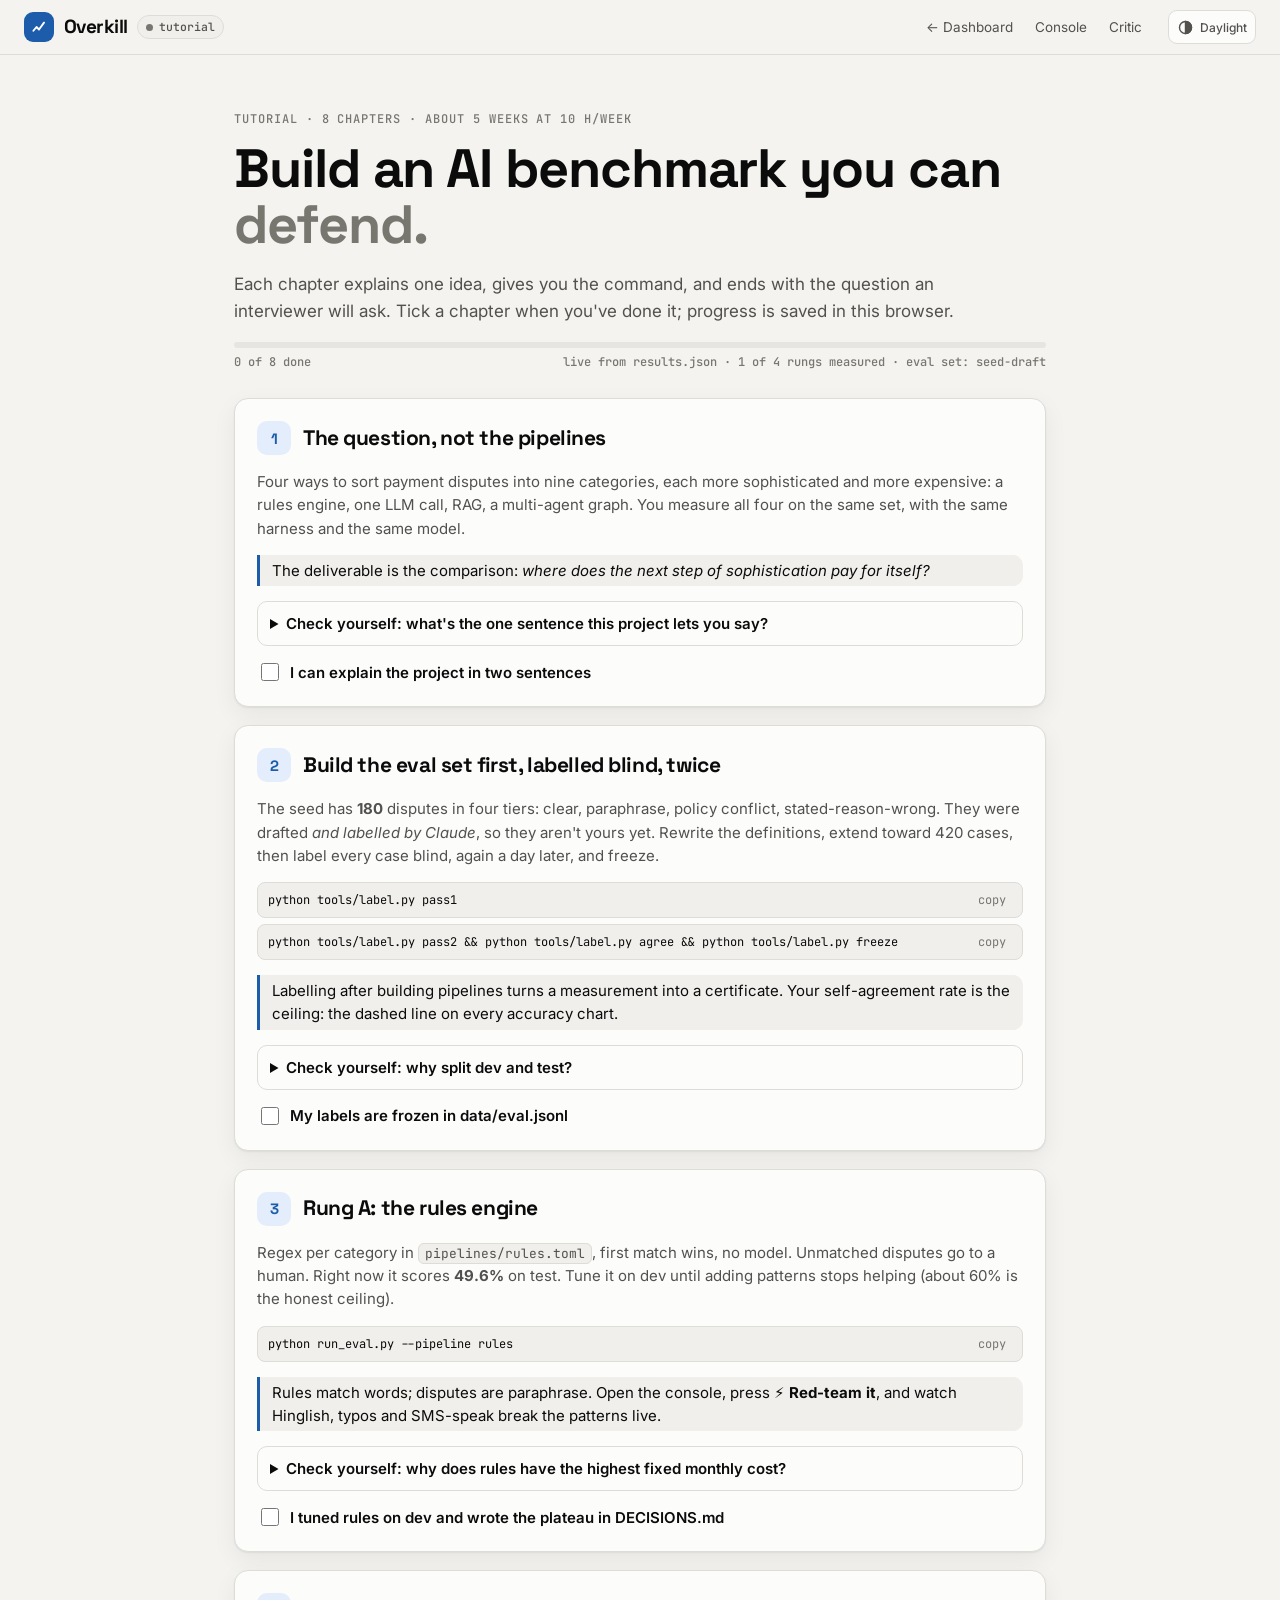
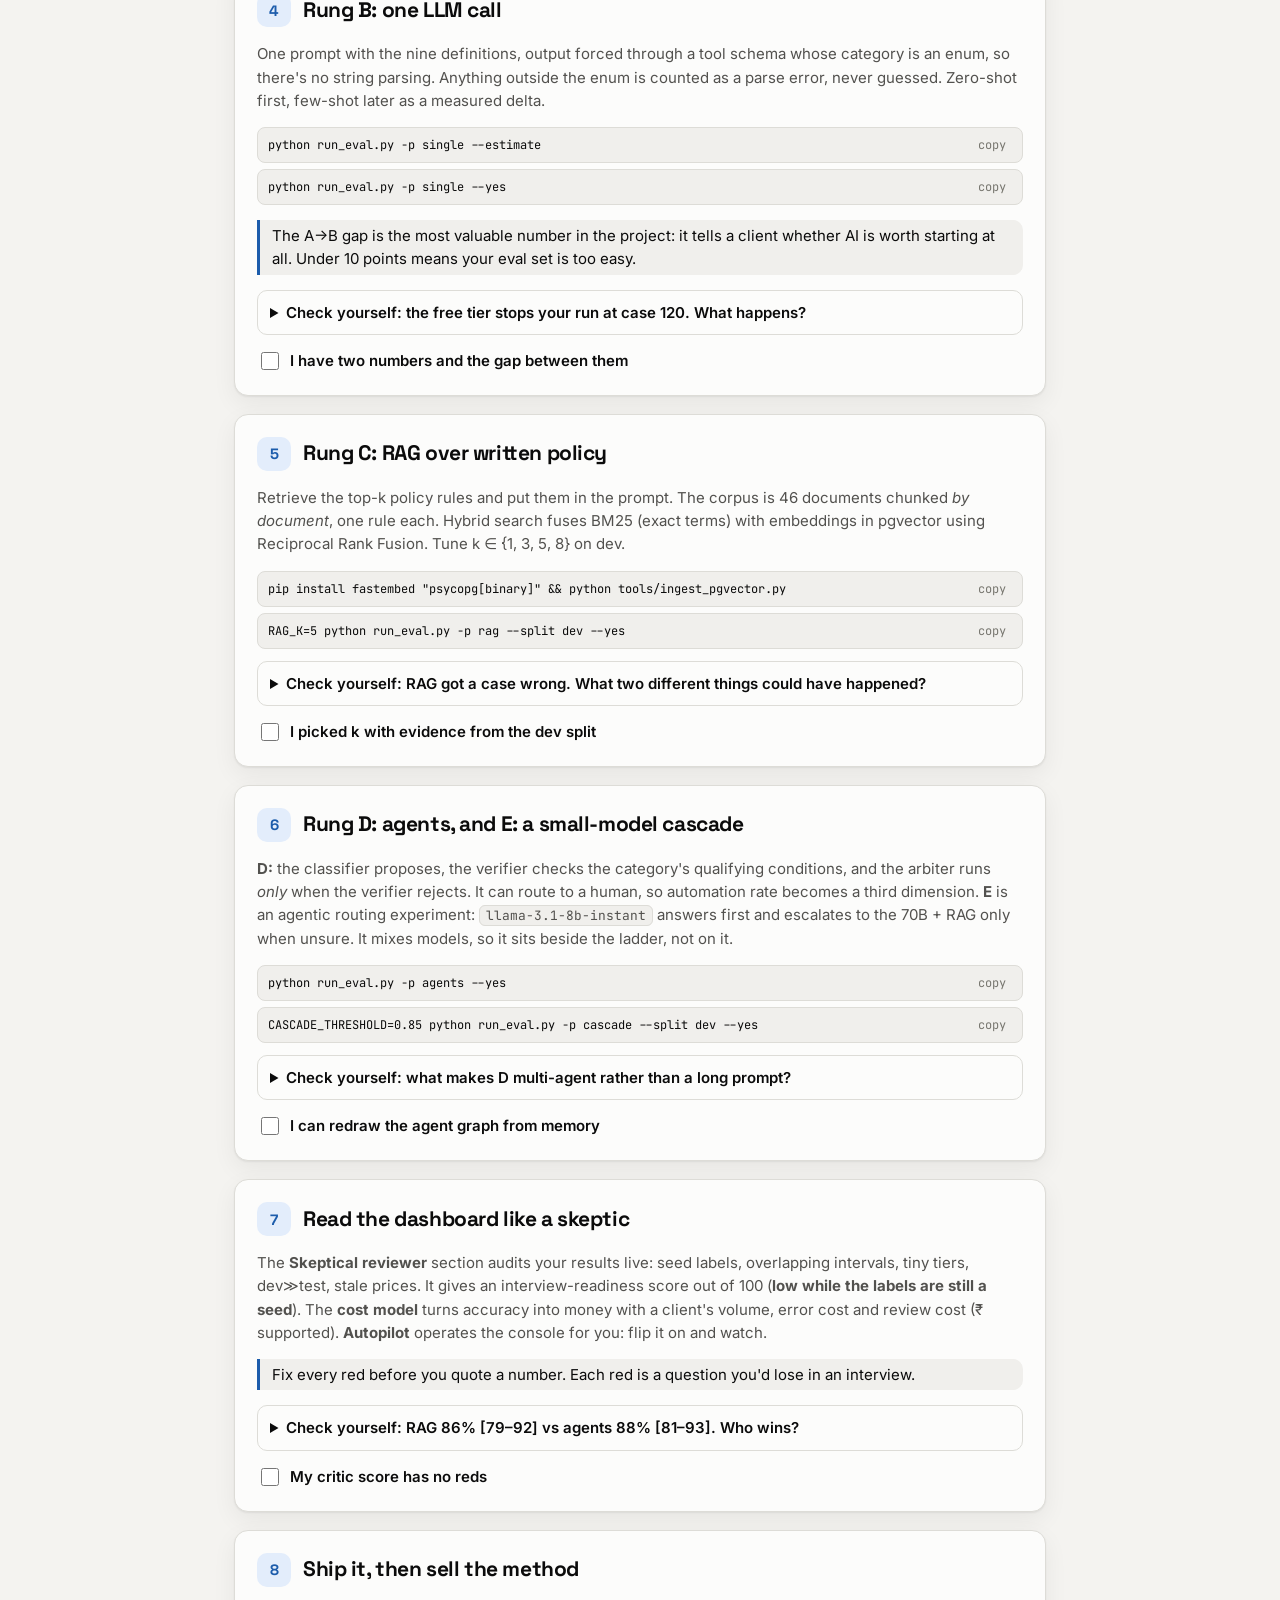
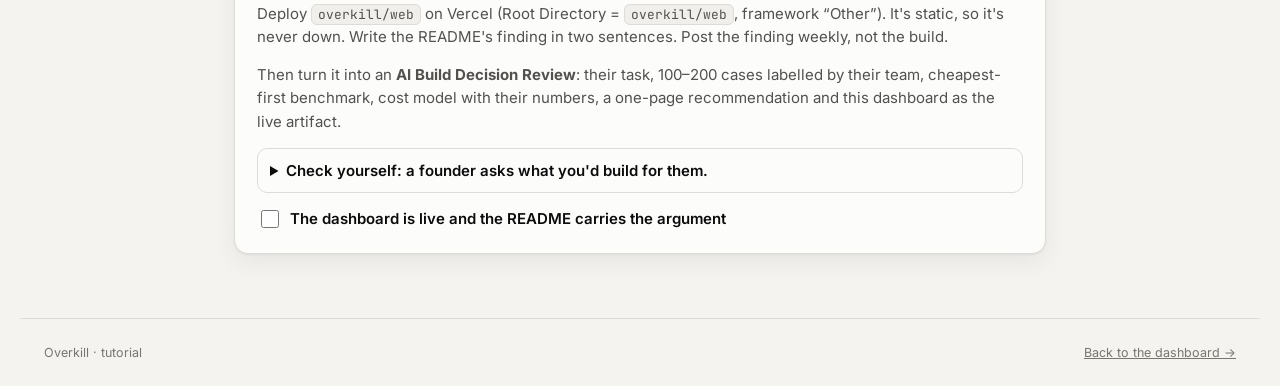
==== overkill/web/tutorial.html @ 69cf0b12 "Overkill v0.2: critic analytics, red-team button, small-model cascade, themes, tutorial - Skeptical-" ====
<!doctype html>
<html lang="en">
<head>
  <meta charset="utf-8" />
  <meta name="viewport" content="width=device-width, initial-scale=1" />
  <title>Overkill tutorial</title>
  <meta name="description" content="Eight chapters: build an honest four-pipeline AI benchmark, from a blind-labelled eval set to a deployed dashboard and a client offer." />
  <link rel="preconnect" href="https://fonts.googleapis.com" />
  <link rel="preconnect" href="https://fonts.gstatic.com" crossorigin />
  <link href="https://fonts.googleapis.com/css2?family=Space+Grotesk:wght@500;600;700&family=Inter:wght@400;500;600&family=JetBrains+Mono:wght@400;500&display=swap" rel="stylesheet" />
  <link rel="stylesheet" href="styles.css" />
  <script>try{var t=JSON.parse(localStorage.getItem("overkill.theme")||"null");var m={light:"light",dark:"dark",aurora:"dark",terminal:"dark",paper:"light"};if(!t){t=matchMedia("(prefers-color-scheme: dark)").matches?"dark":"light"}document.documentElement.dataset.theme=t;document.documentElement.dataset.mode=m[t]||"light"}catch(e){}</script>
</head>
<body>
  <header class="topbar">
    <a class="brand" href="index.html" style="text-decoration:none"><span class="logo" aria-hidden="true"><svg viewBox="0 0 32 32"><path d="M7 22l5-6 4 4 8-11" /></svg></span><span class="wordmark">Overkill</span><span class="chip keep"><span class="dot"></span>tutorial</span></a>
    <nav class="nav" aria-label="Back"><a href="index.html">← Dashboard</a><a href="index.html#ops">Console</a><a href="index.html#critic">Critic</a></nav>
    <div class="actions"><button class="icon-btn" id="cycle" title="Next theme (T)" aria-label="Next theme"><svg viewBox="0 0 24 24"><circle cx="12" cy="12" r="8.5"/><path d="M12 3.5v17M12 3.5a8.5 8.5 0 0 1 0 17z" fill="currentColor"/></svg><span class="theme-name" id="themeName"></span></button></div>
  </header>

  <main class="tut" id="main">
    <section class="hero" style="padding-bottom:8px">
      <p class="eyebrow">Tutorial · 8 chapters · about 5 weeks at 10 h/week</p>
      <h1>Build an AI benchmark you can <span class="soft">defend.</span></h1>
      <p class="lede">Each chapter explains one idea, gives you the command, and ends with the question an interviewer will ask. Tick a chapter when you've done it; progress is saved in this browser.</p>
    </section>
    <div class="tut-progress"><div class="tut-bar"><i id="bar"></i></div><div class="tut-meta"><span id="progressText">0 of 8 done</span><span id="live">reading results.json…</span></div></div>

    <article class="card chapter" data-ch="1"><header><span class="num">1</span><h2>The question, not the pipelines</h2></header>
      <p>Four ways to sort payment disputes into nine categories, each more sophisticated and more expensive: a rules engine, one LLM call, RAG, a multi-agent graph. You measure all four on the same set, with the same harness and the same model.</p>
      <p class="why">The deliverable is the comparison: <i>where does the next step of sophistication pay for itself?</i></p>
      <details><summary>Check yourself: what's the one sentence this project lets you say?</summary><p>“I'd start with the cheapest thing that could work, measure it against a labelled set, and only escalate where the error cost justifies it. I have the numbers from doing exactly that on dispute triage.”</p></details>
      <label class="check"><input type="checkbox" /> I can explain the project in two sentences</label></article>

    <article class="card chapter" data-ch="2"><header><span class="num">2</span><h2>Build the eval set first, labelled blind, twice</h2></header>
      <p>The seed has <b data-k="n">180</b> disputes in four tiers: clear, paraphrase, policy conflict, stated-reason-wrong. They were drafted <i>and labelled by Claude</i>, so they aren't yours yet. Rewrite the definitions, extend toward 420 cases, then label every case blind, again a day later, and freeze.</p>
      <div class="cmd"><span>python tools/label.py pass1</span><button data-copy="python tools/label.py pass1">copy</button></div>
      <div class="cmd" style="margin-top:6px"><span>python tools/label.py pass2 &amp;&amp; python tools/label.py agree &amp;&amp; python tools/label.py freeze</span><button data-copy="python tools/label.py pass2 && python tools/label.py agree && python tools/label.py freeze">copy</button></div>
      <p class="why">Labelling after building pipelines turns a measurement into a certificate. Your self-agreement rate is the ceiling: the dashed line on every accuracy chart.</p>
      <details><summary>Check yourself: why split dev and test?</summary><p>You tune rules, prompts and k on dev (30%) and report test (70%). Tuning on the numbers you report is overfitting. At about 130 test cases the 95% interval is roughly ±8 points, so smaller differences are noise.</p></details>
      <label class="check"><input type="checkbox" /> My labels are frozen in data/eval.jsonl</label></article>

    <article class="card chapter" data-ch="3"><header><span class="num">3</span><h2>Rung A: the rules engine</h2></header>
      <p>Regex per category in <code>pipelines/rules.toml</code>, first match wins, no model. Unmatched disputes go to a human. Right now it scores <b data-k="rules">49.6%</b> on test. Tune it on dev until adding patterns stops helping (about 60% is the honest ceiling).</p>
      <div class="cmd"><span>python run_eval.py --pipeline rules</span><button data-copy="python run_eval.py --pipeline rules">copy</button></div>
      <p class="why">Rules match words; disputes are paraphrase. Open the console, press <b>⚡ Red-team it</b>, and watch Hinglish, typos and SMS-speak break the patterns live.</p>
      <details><summary>Check yourself: why does rules have the highest fixed monthly cost?</summary><p>Someone has to edit rules.toml forever as customers' wording drifts. That maintenance is real money ($400/month in our assumptions), even though each call costs $0.</p></details>
      <label class="check"><input type="checkbox" /> I tuned rules on dev and wrote the plateau in DECISIONS.md</label></article>

    <article class="card chapter" data-ch="4"><header><span class="num">4</span><h2>Rung B: one LLM call</h2></header>
      <p>One prompt with the nine definitions, output forced through a tool schema whose category is an enum, so there's no string parsing. Anything outside the enum is counted as a parse error, never guessed. Zero-shot first, few-shot later as a measured delta.</p>
      <div class="cmd"><span>python run_eval.py -p single --estimate</span><button data-copy="python run_eval.py -p single --estimate">copy</button></div>
      <div class="cmd" style="margin-top:6px"><span>python run_eval.py -p single --yes</span><button data-copy="python run_eval.py -p single --yes">copy</button></div>
      <p class="why">The A→B gap is the most valuable number in the project: it tells a client whether AI is worth starting at all. Under 10 points means your eval set is too easy.</p>
      <details><summary>Check yourself: the free tier stops your run at case 120. What happens?</summary><p>The harness saw the daily-cap 429, checkpointed every finished case to runs/single.jsonl, and stopped. Run the same command tomorrow and it resumes at case 121. Nothing is paid twice.</p></details>
      <label class="check"><input type="checkbox" /> I have two numbers and the gap between them</label></article>

    <article class="card chapter" data-ch="5"><header><span class="num">5</span><h2>Rung C: RAG over written policy</h2></header>
      <p>Retrieve the top-k policy rules and put them in the prompt. The corpus is 46 documents chunked <i>by document</i>, one rule each. Hybrid search fuses BM25 (exact terms) with embeddings in pgvector using Reciprocal Rank Fusion. Tune k ∈ {1, 3, 5, 8} on dev.</p>
      <div class="cmd"><span>pip install fastembed "psycopg[binary]" &amp;&amp; python tools/ingest_pgvector.py</span><button data-copy='pip install fastembed "psycopg[binary]" && python tools/ingest_pgvector.py'>copy</button></div>
      <div class="cmd" style="margin-top:6px"><span>RAG_K=5 python run_eval.py -p rag --split dev --yes</span><button data-copy="RAG_K=5 python run_eval.py -p rag --split dev --yes">copy</button></div>
      <details><summary>Check yourself: RAG got a case wrong. What two different things could have happened?</summary><p>Retrieval missed (no retrieved doc spoke about the right category: fix search) or the model ignored good context (fix the prompt). The Failure modes section counts both separately.</p></details>
      <label class="check"><input type="checkbox" /> I picked k with evidence from the dev split</label></article>

    <article class="card chapter" data-ch="6"><header><span class="num">6</span><h2>Rung D: agents, and E: a small-model cascade</h2></header>
      <p><b>D:</b> the classifier proposes, the verifier checks the category's qualifying conditions, and the arbiter runs <i>only</i> when the verifier rejects. It can route to a human, so automation rate becomes a third dimension. <b>E</b> is an agentic routing experiment: <code>llama-3.1-8b-instant</code> answers first and escalates to the 70B + RAG only when unsure. It mixes models, so it sits beside the ladder, not on it.</p>
      <div class="cmd"><span>python run_eval.py -p agents --yes</span><button data-copy="python run_eval.py -p agents --yes">copy</button></div>
      <div class="cmd" style="margin-top:6px"><span>CASCADE_THRESHOLD=0.85 python run_eval.py -p cascade --split dev --yes</span><button data-copy="CASCADE_THRESHOLD=0.85 python run_eval.py -p cascade --split dev --yes">copy</button></div>
      <details><summary>Check yourself: what makes D multi-agent rather than a long prompt?</summary><p>The conditional edge: the arbiter only runs on rejection. An unconditional three-call chain costs about 40% more and isn't a system that decides anything. And an 8B model's confidence is poorly calibrated, which is why E's threshold is tuned on dev, not trusted.</p></details>
      <label class="check"><input type="checkbox" /> I can redraw the agent graph from memory</label></article>

    <article class="card chapter" data-ch="7"><header><span class="num">7</span><h2>Read the dashboard like a skeptic</h2></header>
      <p>The <b>Skeptical reviewer</b> section audits your results live: seed labels, overlapping intervals, tiny tiers, dev≫test, stale prices. It gives an interview-readiness score out of 100 (<b data-k="critic">see the dashboard</b>). The <b>cost model</b> turns accuracy into money with a client's volume, error cost and review cost (₹ supported). <b>Autopilot</b> operates the console for you: flip it on and watch.</p>
      <p class="why">Fix every red before you quote a number. Each red is a question you'd lose in an interview.</p>
      <details><summary>Check yourself: RAG 86% [79–92] vs agents 88% [81–93]. Who wins?</summary><p>Nobody, at this n: the intervals overlap. You say “agents bought about two points for several times the cost, within the noise”, then show where the cost model says that's still worth it.</p></details>
      <label class="check"><input type="checkbox" /> My critic score has no reds</label></article>

    <article class="card chapter" data-ch="8"><header><span class="num">8</span><h2>Ship it, then sell the method</h2></header>
      <p>Deploy <code>overkill/web</code> on Vercel (Root Directory = <code>overkill/web</code>, framework “Other”). It's static, so it's never down. Write the README's finding in two sentences. Post the finding weekly, not the build.</p>
      <p>Then turn it into an <b>AI Build Decision Review</b>: their task, 100–200 cases labelled by their team, cheapest-first benchmark, cost model with their numbers, a one-page recommendation and this dashboard as the live artifact.</p>
      <details><summary>Check yourself: a founder asks what you'd build for them.</summary><p>“The cheapest thing that could work, measured against your labelled cases, escalating only where your error cost pays for it. Here's the dashboard from doing exactly that on dispute triage.” Price against the overbuild you prevent, not your hours.</p></details>
      <label class="check"><input type="checkbox" /> The dashboard is live and the README carries the argument</label></article>
  </main>

  <footer class="foot"><span>Overkill · tutorial</span><a href="index.html">Back to the dashboard →</a></footer>

  <script>
    (() => {
      const THEMES = [["light", "Daylight", "light"], ["dark", "Midnight", "dark"], ["aurora", "Aurora", "dark"], ["terminal", "Terminal", "dark"], ["paper", "Paper", "light"]];
      const get = (k, d) => { try { const v = localStorage.getItem("overkill." + k); return v ? JSON.parse(v) : d; } catch (e) { return d; } };
      const put = (k, v) => { try { localStorage.setItem("overkill." + k, JSON.stringify(v)); } catch (e) { /* blocked */ } };
      const name = () => (THEMES.find((t) => t[0] === document.documentElement.dataset.theme) || THEMES[0])[1];
      const nameEl = document.getElementById("themeName");
      nameEl.textContent = name();
      const cycle = () => {
        const i = THEMES.findIndex((t) => t[0] === document.documentElement.dataset.theme), t = THEMES[(i + 1) % THEMES.length];
        document.documentElement.dataset.theme = t[0]; document.documentElement.dataset.mode = t[2]; put("theme", t[0]); nameEl.textContent = t[1];
      };
      document.getElementById("cycle").addEventListener("click", cycle);
      document.addEventListener("keydown", (e) => { if (e.key.toLowerCase() === "t" && !/INPUT|TEXTAREA/.test(document.activeElement.tagName)) cycle(); });
      const done = get("tutorial", {});
      const boxes = [...document.querySelectorAll(".chapter")];
      const paint = () => {
        const n = boxes.filter((c) => done[c.dataset.ch]).length;
        boxes.forEach((c) => { c.classList.toggle("done", !!done[c.dataset.ch]); c.querySelector(".check input").checked = !!done[c.dataset.ch]; });
        document.getElementById("bar").style.width = (100 * n / boxes.length) + "%";
        document.getElementById("progressText").textContent = n + " of " + boxes.length + " done";
      };
      boxes.forEach((c) => c.querySelector(".check input").addEventListener("change", (e) => { done[c.dataset.ch] = e.target.checked; put("tutorial", done); paint(); }));
      paint();
      document.addEventListener("click", (e) => { const b = e.target.closest("[data-copy]"); if (b) { navigator.clipboard && navigator.clipboard.writeText(b.dataset.copy); b.textContent = "copied"; setTimeout(() => (b.textContent = "copy"), 1200); } });
      fetch("results.json", { cache: "no-cache" }).then((r) => r.json()).then((r) => {
        const pct = (x) => (x == null ? "—" : (x * 100).toFixed(1) + "%");
        const set = (k, v) => document.querySelectorAll('[data-k="' + k + '"]').forEach((el) => (el.textContent = v));
        set("n", r.eval_set.n);
        if (r.pipelines.rules) set("rules", pct(r.pipelines.rules.metrics.test.accuracy));
        const ran = Object.keys(r.pipelines).filter((p) => p !== "cascade").length;
        document.getElementById("live").textContent = "live from results.json · " + ran + " of 4 rungs measured · eval set: " + r.eval_set.status;
        set("critic", r.eval_set.status === "frozen-human" ? "check the dashboard" : "low while the labels are still a seed");
      }).catch(() => { document.getElementById("live").textContent = "results.json not found (run the harness)"; });
    })();
  </script>
</body>
</html>
---- overkill/web/styles.css ----
/* Overkill dashboard. Tokens first; components read roles, never raw hex. */
:root {
  color-scheme: light;
  --bg: #f4f3f0;
  --surface-1: #fcfcfb;
  --surface-2: #f0efec;
  --surface-3: #e6e5e1;
  --line: #dddcd7;
  --line-strong: #c9c8c2;
  --text-primary: #0b0b0b;
  --text-secondary: #52514e;
  --text-muted: #77766f;
  --accent: #1c5cab;
  --accent-ink: #ffffff;
  --accent-soft: #e3edfb;
  --ap: #6250d6;            /* autopilot UI accent (not a data series) */
  --ap-soft: rgba(98, 80, 214, .12);
  /* Pipelines A→D: ordinal escalation ramp, one hue, validated light (--ordinal) */
  --p-rules: #86b6ef;
  --p-single: #3987e5;
  --p-rag: #1c5cab;
  --p-agents: #0d366b;
  /* Status: fixed, never themed. Always paired with an icon + label. */
  --good: #0ca30c;
  --warning: #fab219;
  --serious: #ec835a;
  --critical: #d03b3b;
  --seq-0: #f0efec; --seq-1: #cde2fb; --seq-2: #9ec5f4; --seq-3: #6da7ec; --seq-4: #3987e5; --seq-5: #256abf; --seq-6: #184f95; --seq-7: #0d366b;
  --shadow: 0 1px 2px rgba(20, 20, 18, .06), 0 8px 24px rgba(20, 20, 18, .06);
  --radius: 14px;
  --font-display: "Space Grotesk", ui-sans-serif, system-ui, sans-serif;
  --font-body: "Inter", ui-sans-serif, system-ui, -apple-system, "Segoe UI", sans-serif;
  --font-mono: "JetBrains Mono", ui-monospace, SFMono-Regular, Menlo, monospace;
}
@media (prefers-color-scheme: dark) {
  :root:where(:not([data-theme])) {
    color-scheme: dark;
    --bg: #121211; --surface-1: #1a1a19; --surface-2: #232321; --surface-3: #2d2d2a;
    --line: #2f2f2c; --line-strong: #3d3d39;
    --text-primary: #f0efec; --text-secondary: #c3c2b7; --text-muted: #8f8e86;
    --accent: #6da7ec; --accent-ink: #0b0b0b; --accent-soft: rgba(57, 135, 229, .16);
    --ap: #9085e9; --ap-soft: rgba(144, 133, 233, .16);
    --p-rules: #184f95; --p-single: #2a78d6; --p-rag: #6da7ec; --p-agents: #b7d3f6;
    --seq-0: #232321; --seq-1: #13304f; --seq-2: #184f95; --seq-3: #1c5cab; --seq-4: #2a78d6; --seq-5: #5598e7; --seq-6: #86b6ef; --seq-7: #b7d3f6;
    --shadow: 0 1px 2px rgba(0, 0, 0, .4), 0 10px 30px rgba(0, 0, 0, .35);
  }
}
:root[data-theme="dark"] {
  color-scheme: dark;
  --bg: #121211; --surface-1: #1a1a19; --surface-2: #232321; --surface-3: #2d2d2a;
  --line: #2f2f2c; --line-strong: #3d3d39;
  --text-primary: #f0efec; --text-secondary: #c3c2b7; --text-muted: #8f8e86;
  --accent: #6da7ec; --accent-ink: #0b0b0b; --accent-soft: rgba(57, 135, 229, .16);
  --ap: #9085e9; --ap-soft: rgba(144, 133, 233, .16);
  --p-rules: #184f95; --p-single: #2a78d6; --p-rag: #6da7ec; --p-agents: #b7d3f6;
  --seq-0: #232321; --seq-1: #13304f; --seq-2: #184f95; --seq-3: #1c5cab; --seq-4: #2a78d6; --seq-5: #5598e7; --seq-6: #86b6ef; --seq-7: #b7d3f6;
  --shadow: 0 1px 2px rgba(0, 0, 0, .4), 0 10px 30px rgba(0, 0, 0, .35);
}

* { box-sizing: border-box; }
html { scroll-behavior: smooth; scroll-padding-top: 76px; }
body { margin: 0; background: var(--bg); color: var(--text-primary); font: 15px/1.55 var(--font-body); -webkit-font-smoothing: antialiased; overflow-x: hidden; }
h1, h2, h3 { font-family: var(--font-display); letter-spacing: -0.02em; margin: 0; }
code, kbd, .mono { font-family: var(--font-mono); font-size: .86em; }
code { background: var(--surface-2); border: 1px solid var(--line); padding: 1px 6px; border-radius: 6px; }
a { color: inherit; }
svg { display: block; }
.muted { color: var(--text-muted); }
.small { font-size: 12.5px; }
.skip { position: absolute; left: -999px; top: 8px; background: var(--accent); color: var(--accent-ink); padding: 8px 12px; border-radius: 8px; z-index: 100; }
.skip:focus { left: 8px; }
:focus-visible { outline: 2px solid var(--accent); outline-offset: 2px; border-radius: 6px; }

/* ---------- top bar ---------- */
.topbar { position: sticky; top: 0; z-index: 40; display: flex; align-items: center; gap: 16px; padding: 10px 24px; background: color-mix(in srgb, var(--bg) 82%, transparent); backdrop-filter: saturate(1.4) blur(12px); border-bottom: 1px solid var(--line); }
.brand { display: flex; align-items: center; gap: 10px; min-width: 0; }
.logo { width: 30px; height: 30px; border-radius: 9px; background: var(--p-rag); display: grid; place-items: center; flex: none; }
.logo svg { width: 20px; height: 20px; fill: none; stroke: #fff; stroke-width: 3; stroke-linecap: round; stroke-linejoin: round; }
.wordmark { font-family: var(--font-display); font-weight: 700; font-size: 19px; letter-spacing: -0.03em; }
.chips { display: flex; gap: 6px; flex-wrap: wrap; }
.chip { font: 500 11.5px/1 var(--font-mono); padding: 5px 8px; border-radius: 999px; background: var(--surface-2); border: 1px solid var(--line); color: var(--text-secondary); white-space: nowrap; display: inline-flex; gap: 6px; align-items: center; }
.chip .dot { width: 7px; height: 7px; border-radius: 50%; background: var(--text-muted); }
.chip.warn .dot { background: var(--warning); }
.chip.ok .dot { background: var(--good); }
.nav { display: flex; gap: 2px; margin-left: auto; }
.nav a { text-decoration: none; color: var(--text-secondary); font-size: 13.5px; padding: 6px 10px; border-radius: 8px; white-space: nowrap; }
.chips { flex-wrap: nowrap; }
.ap-sub, .tier, .lbl, .pending-box code { white-space: nowrap; }
.case .meta { flex-wrap: wrap; }
.nav a:hover { background: var(--surface-2); color: var(--text-primary); }
.actions { display: flex; gap: 8px; align-items: center; }
.icon-btn { height: 34px; min-width: 34px; display: inline-flex; align-items: center; justify-content: center; gap: 6px; padding: 0 8px; border-radius: 9px; border: 1px solid var(--line); background: var(--surface-1); color: var(--text-secondary); cursor: pointer; }
.icon-btn:hover { color: var(--text-primary); border-color: var(--line-strong); }
.icon-btn svg { width: 17px; height: 17px; fill: none; stroke: currentColor; stroke-width: 2; stroke-linecap: round; }
.icon-btn kbd { font-size: 11px; border: 1px solid var(--line); border-radius: 5px; padding: 0 5px; color: var(--text-muted); }
.icon-btn.small { height: 26px; min-width: 26px; padding: 0 4px; }

.autopilot-toggle { display: inline-flex; align-items: center; gap: 8px; height: 36px; padding: 0 10px 0 12px; border-radius: 999px; border: 1px solid var(--line-strong); background: var(--surface-1); color: var(--text-primary); cursor: pointer; font: 600 13px var(--font-body); transition: border-color .2s, box-shadow .2s, background .2s; }
.autopilot-toggle:hover { border-color: var(--ap); }
.ap-sub { font: 500 10.5px var(--font-mono); color: var(--text-muted); text-transform: uppercase; letter-spacing: .06em; }
.ap-dot { width: 8px; height: 8px; border-radius: 50%; background: var(--text-muted); flex: none; }
.ap-dot.live, [aria-checked="true"] .ap-dot { background: var(--ap); box-shadow: 0 0 0 0 var(--ap); animation: pulse 1.6s infinite; }
.ap-switch { width: 34px; height: 20px; border-radius: 999px; background: var(--surface-3); position: relative; transition: background .2s; }
.ap-switch span { position: absolute; top: 3px; left: 3px; width: 14px; height: 14px; border-radius: 50%; background: var(--surface-1); box-shadow: 0 1px 2px rgba(0,0,0,.3); transition: transform .2s; }
[aria-checked="true"].autopilot-toggle { border-color: var(--ap); box-shadow: 0 0 0 4px var(--ap-soft); }
[aria-checked="true"] .ap-switch { background: var(--ap); }
[aria-checked="true"] .ap-switch span { transform: translateX(14px); }
@keyframes pulse { 0% { box-shadow: 0 0 0 0 color-mix(in srgb, var(--ap) 60%, transparent); } 70% { box-shadow: 0 0 0 8px transparent; } 100% { box-shadow: 0 0 0 0 transparent; } }

/* ---------- layout ---------- */
main { max-width: 1240px; margin: 0 auto; padding: 0 24px 48px; }
.hero { padding: 56px 0 24px; max-width: 900px; }
.eyebrow { font: 500 12px var(--font-mono); text-transform: uppercase; letter-spacing: .08em; color: var(--text-muted); margin: 0 0 14px; }
.hero h1 { font-size: clamp(32px, 5vw, 54px); line-height: 1.04; font-weight: 700; }
.hero h1 .soft { color: var(--text-muted); }
.lede { font-size: 17px; color: var(--text-secondary); max-width: 760px; margin: 18px 0 0; }
.finding { margin-top: 26px; display: grid; gap: 10px; }
.finding .stat-line { font-family: var(--font-display); font-size: clamp(19px, 2.3vw, 24px); line-height: 1.3; letter-spacing: -0.01em; }
.finding .stat-line b { font-weight: 700; }
.finding .sub { color: var(--text-secondary); font-size: 14px; }
.banner { margin-top: 18px; border: 1px solid color-mix(in srgb, var(--warning) 55%, var(--line)); background: color-mix(in srgb, var(--warning) 9%, var(--surface-1)); border-radius: 12px; padding: 12px 14px; font-size: 13.5px; color: var(--text-secondary); display: flex; gap: 10px; align-items: flex-start; }
.banner b { color: var(--text-primary); }
.banner svg { width: 18px; height: 18px; flex: none; margin-top: 1px; fill: none; stroke: var(--text-primary); stroke-width: 2; }

.block { margin-top: 40px; }
.block-head { display: flex; flex-direction: column; gap: 6px; margin-bottom: 16px; max-width: 820px; }
.block-head h2 { font-size: 26px; }
.block-head p { margin: 0; color: var(--text-secondary); }
.grid-2 { display: grid; grid-template-columns: 1.25fr 1fr; gap: 16px; }
.card { background: var(--surface-1); border: 1px solid var(--line); border-radius: var(--radius); box-shadow: var(--shadow); padding: 18px; min-width: 0; }
figure.card { margin: 0; }
.chart-card figcaption h3 { font-size: 17px; }
.chart-card figcaption p { margin: 4px 0 0; color: var(--text-secondary); font-size: 13.5px; }
.chart { position: relative; width: 100%; height: 300px; margin-top: 12px; }
.chart.tall { height: 340px; }
.chart svg { width: 100%; height: 100%; overflow: visible; }
.chart .grid line { stroke: var(--line); stroke-width: 1; }
.chart .axis text, .chart text.tick { fill: var(--text-muted); font: 11px var(--font-mono); }
.chart text.lab { fill: var(--text-primary); font: 600 12px var(--font-body); }
.chart text.lab-sub { fill: var(--text-secondary); font: 11px var(--font-mono); }
.chart .ceiling { stroke: var(--text-secondary); stroke-dasharray: 5 4; stroke-width: 1.5; }
.chart .baseline { stroke: var(--line-strong); }
.chart .empty { fill: var(--text-muted); font: 13px var(--font-body); }
.s-rules { fill: var(--p-rules); stroke: var(--p-rules); }
.s-single { fill: var(--p-single); stroke: var(--p-single); }
.s-rag { fill: var(--p-rag); stroke: var(--p-rag); }
.s-agents { fill: var(--p-agents); stroke: var(--p-agents); }
.ring { stroke: var(--surface-1); stroke-width: 2; }
.legend { display: flex; flex-wrap: wrap; gap: 6px 16px; margin-top: 10px; font-size: 12.5px; color: var(--text-secondary); }
.legend span { display: inline-flex; align-items: center; gap: 6px; }
.sw { width: 10px; height: 10px; border-radius: 3px; display: inline-block; }
.legend .pending { color: var(--text-muted); }
.badge { display: inline-grid; place-items: center; width: 22px; height: 22px; border-radius: 7px; font: 700 12px var(--font-display); color: #fff; flex: none; }
.badge.rules { background: var(--p-rules); color: #0b0b0b; } .badge.single { background: var(--p-single); } .badge.rag { background: var(--p-rag); } .badge.agents { background: var(--p-agents); }
:root[data-mode="dark"] .badge.rules { color: #fff; } :root[data-mode="dark"] .badge.agents { color: #0b0b0b; }
@media (prefers-color-scheme: dark) { :root:where(:not([data-theme])) .badge.rules { color: #fff; } :root:where(:not([data-theme])) .badge.agents { color: #0b0b0b; } }

/* ---------- ladder ---------- */
.ladder { display: grid; grid-template-columns: repeat(4, minmax(0, 1fr)); gap: 12px; }
.rung { position: relative; padding: 16px; display: flex; flex-direction: column; gap: 12px; border-top: 3px solid var(--line); }
.rung.done { border-top-color: var(--rung); }
.rung-head { display: flex; align-items: center; gap: 10px; }
.rung-head h3 { font-size: 15.5px; }
.rung-head .status { margin-left: auto; font: 500 11px var(--font-mono); color: var(--text-muted); }
.big { font: 700 34px/1 var(--font-display); letter-spacing: -0.03em; }
.big small { font: 500 13px var(--font-mono); color: var(--text-muted); letter-spacing: 0; margin-left: 6px; }
.kv { display: grid; grid-template-columns: 1fr auto; gap: 4px 10px; font-size: 13px; }
.kv dt { color: var(--text-secondary); } .kv dd { margin: 0; font-family: var(--font-mono); font-size: 12.5px; text-align: right; }
.meter { height: 6px; background: var(--surface-2); border-radius: 99px; overflow: hidden; position: relative; }
.meter i { position: absolute; inset: 0 auto 0 0; background: var(--rung); border-radius: 99px; }
.pending-box { font-size: 13px; color: var(--text-secondary); display: grid; gap: 8px; }
.cmd { font: 12px var(--font-mono); background: var(--surface-2); border: 1px solid var(--line); border-radius: 8px; padding: 8px 10px; display: flex; justify-content: space-between; gap: 8px; align-items: center; overflow-x: auto; }
.cmd button { border: 0; background: none; color: var(--text-muted); cursor: pointer; font: inherit; }
.delta { font: 500 12px var(--font-mono); color: var(--text-secondary); }

/* ---------- TCO ---------- */
.tco { display: grid; gap: 14px; }
.tco-controls { display: grid; grid-template-columns: repeat(3, minmax(0, 1fr)) auto; gap: 14px 20px; align-items: end; }
.ctl { display: grid; gap: 6px; font-size: 12.5px; color: var(--text-secondary); }
.ctl output { font: 600 14px var(--font-mono); color: var(--text-primary); }
.ctl-small { grid-template-columns: auto auto; align-items: center; }
.ctl-small span { grid-column: 1 / -1; }
input[type=range] { width: 100%; accent-color: var(--accent); }
select, .input, input[type=number] { font: 13px var(--font-body); color: var(--text-primary); background: var(--surface-1); border: 1px solid var(--line-strong); border-radius: 9px; padding: 7px 10px; }
input[type=number] { width: 76px; font-family: var(--font-mono); }
.tco-body { display: grid; grid-template-columns: 1fr 280px; gap: 18px; align-items: start; }
.tco-verdict { display: grid; gap: 10px; }
.verdict-card { border: 1px solid var(--line); border-radius: 12px; padding: 12px; display: grid; gap: 6px; }
.verdict-card.best { border-color: var(--accent); box-shadow: 0 0 0 3px var(--accent-soft); }
.verdict-card .row { display: flex; align-items: center; gap: 8px; font-size: 13px; }
.verdict-card .amt { margin-left: auto; font: 600 14px var(--font-mono); }
.verdict-card .parts { font: 11.5px var(--font-mono); color: var(--text-muted); }
.footnote { margin: 0; color: var(--text-muted); font-size: 12.5px; }

/* ---------- confusion ---------- */
.tabs { display: flex; gap: 6px; margin-bottom: 12px; flex-wrap: wrap; }
.tab { border: 1px solid var(--line); background: var(--surface-1); color: var(--text-secondary); border-radius: 999px; padding: 6px 12px; font: 500 13px var(--font-body); cursor: pointer; display: inline-flex; gap: 8px; align-items: center; }
.tab[aria-selected="true"] { color: var(--text-primary); border-color: var(--text-primary); }
.tab:disabled { opacity: .45; cursor: not-allowed; }
.grid-cm { display: grid; grid-template-columns: minmax(0, 1.6fr) minmax(0, 1fr); gap: 16px; }
#confusion { height: 430px; }
.side { display: grid; gap: 14px; align-content: start; font-size: 13.5px; }
.side h4 { margin: 0 0 6px; font: 600 13px var(--font-display); letter-spacing: 0; color: var(--text-secondary); text-transform: uppercase; }
.conf-item { display: grid; grid-template-columns: 1fr auto; gap: 2px 10px; padding: 8px 0; border-bottom: 1px solid var(--line); }
.conf-item b { font-weight: 600; }
.conf-item .n { font-family: var(--font-mono); text-align: right; }
.conf-item .why { grid-column: 1 / -1; color: var(--text-muted); font-size: 12.5px; }
.attr { display: grid; grid-template-columns: 1fr 1fr; gap: 8px; }
.attr div { background: var(--surface-2); border-radius: 10px; padding: 10px; }
.attr b { font: 700 22px var(--font-display); display: block; }

/* ---------- console ---------- */
.console { display: grid; grid-template-columns: 300px minmax(0, 1fr) 280px; gap: 12px; align-items: stretch; }
.pane { background: var(--surface-1); border: 1px solid var(--line); border-radius: var(--radius); box-shadow: var(--shadow); padding: 14px; min-width: 0; display: flex; flex-direction: column; gap: 10px; }
.pane-head { display: flex; align-items: center; gap: 10px; }
.pane-head h3 { font-size: 15px; }
.pane-head > :last-child { margin-left: auto; }
.blind { font-size: 12px; color: var(--text-muted); display: inline-flex; gap: 6px; align-items: center; }
.filters { display: flex; flex-wrap: wrap; gap: 6px; }
.filter { border: 1px solid var(--line); background: var(--surface-1); color: var(--text-secondary); border-radius: 999px; padding: 3px 9px; font: 500 12px var(--font-body); cursor: pointer; }
.filter[aria-pressed="true"] { background: var(--text-primary); color: var(--surface-1); border-color: var(--text-primary); }
.case-list { list-style: none; margin: 0; padding: 0; overflow-y: auto; max-height: 520px; display: grid; gap: 4px; }
.case { padding: 8px 9px; border-radius: 10px; border: 1px solid transparent; cursor: pointer; display: grid; gap: 4px; }
.case:hover { background: var(--surface-2); }
.case.active { border-color: var(--accent); background: var(--accent-soft); }
.case .meta { display: flex; gap: 6px; align-items: center; font: 500 11px var(--font-mono); color: var(--text-muted); }
.case p { margin: 0; font-size: 12.8px; color: var(--text-secondary); display: -webkit-box; -webkit-line-clamp: 2; -webkit-box-orient: vertical; overflow: hidden; }
.tier { font: 500 10.5px var(--font-mono); padding: 1px 6px; border-radius: 99px; border: 1px solid var(--line-strong); color: var(--text-secondary); }
.lbl { font: 500 11px var(--font-mono); color: var(--text-primary); background: var(--surface-2); padding: 1px 6px; border-radius: 6px; }
.blinded .lbl, .blinded .gold { filter: blur(5px); }
.text { resize: vertical; min-height: 96px; font-size: 14px; line-height: 1.5; width: 100%; }
.bench-actions { display: flex; gap: 8px; align-items: center; flex-wrap: wrap; }
.btn { display: inline-flex; align-items: center; gap: 7px; height: 34px; padding: 0 12px; border-radius: 9px; border: 1px solid var(--line-strong); background: var(--surface-1); color: var(--text-primary); font: 600 13px var(--font-body); cursor: pointer; transition: transform .08s, box-shadow .2s; }
.btn:hover { border-color: var(--text-secondary); }
.btn:active, .btn.pressed { transform: scale(.97); }
.btn svg { width: 15px; height: 15px; fill: none; stroke: currentColor; stroke-width: 2.2; stroke-linejoin: round; }
.btn.primary { background: var(--text-primary); color: var(--surface-1); border-color: var(--text-primary); }
.btn.primary svg { fill: currentColor; stroke: none; }
.btn.small { height: 28px; padding: 0 10px; font-size: 12px; }
.btn.ghost { border-color: transparent; color: var(--text-muted); }
.gold { margin-left: auto; font-size: 12.5px; color: var(--text-secondary); }
.src { font: 500 11px var(--font-mono); color: var(--text-muted); }
.lanes { display: grid; gap: 8px; }
.lane { display: grid; grid-template-columns: 22px 1fr auto; gap: 4px 10px; align-items: center; padding: 10px; border: 1px solid var(--line); border-radius: 12px; transition: border-color .25s, background .25s; }
.lane.running { border-color: var(--accent); background: var(--accent-soft); }
.lane .name { font-weight: 600; font-size: 13.5px; display: flex; gap: 8px; align-items: baseline; flex-wrap: wrap; }
.lane .name .src { font-weight: 400; }
.lane .out { display: flex; align-items: center; gap: 6px; font: 600 13px var(--font-body); justify-self: end; text-align: right; }
.lane .detail { grid-column: 2 / -1; font-size: 12.3px; color: var(--text-secondary); display: grid; gap: 6px; }
.lane .nums { font: 11px var(--font-mono); color: var(--text-muted); }
.verdict { display: inline-flex; align-items: center; gap: 5px; }
.verdict svg { width: 15px; height: 15px; }
.v-good { color: var(--good); } .v-bad { color: var(--critical); } .v-human { color: var(--text-secondary); }
.graph { display: flex; align-items: center; gap: 6px; flex-wrap: wrap; font: 500 11.5px var(--font-mono); }
.node { padding: 3px 8px; border-radius: 99px; border: 1px solid var(--line-strong); color: var(--text-muted); transition: all .25s; }
.node.on { border-color: var(--p-agents); color: var(--text-primary); background: var(--accent-soft); }
.node.skip { opacity: .4; text-decoration: line-through; }
.edge { color: var(--text-muted); }
.docchips { display: flex; flex-wrap: wrap; gap: 4px; }
.docchip { font: 500 11px var(--font-mono); padding: 1px 7px; border-radius: 6px; border: 1px solid var(--line); background: var(--surface-2); }
.docchip.hit { border-color: var(--good); }
.hits { display: grid; gap: 8px; }
.hit { border-left: 3px solid var(--accent); padding: 6px 10px; background: var(--surface-2); border-radius: 0 10px 10px 0; font-size: 12.8px; animation: rise .35s ease both; }
.hit b { font-family: var(--font-mono); font-size: 12px; }
.hit p { margin: 3px 0 0; color: var(--text-secondary); display: -webkit-box; -webkit-line-clamp: 3; -webkit-box-orient: vertical; overflow: hidden; }
@keyframes rise { from { opacity: 0; transform: translateY(6px); } to { opacity: 1; transform: none; } }
.stacks { display: grid; gap: 10px; overflow-y: auto; max-height: 560px; }
.stack h4 { margin: 0 0 6px; font: 600 12px var(--font-mono); text-transform: uppercase; letter-spacing: .05em; color: var(--text-secondary); display: flex; gap: 6px; align-items: center; }
.stack h4 svg { width: 14px; height: 14px; }
.stack ul { list-style: none; margin: 0; padding: 0; display: grid; gap: 6px; min-height: 28px; border: 1px dashed var(--line-strong); border-radius: 10px; padding: 6px; }
.stack.drop-target ul { border-color: var(--ap); background: var(--ap-soft); }
.ocard { background: var(--surface-1); border: 1px solid var(--line); border-radius: 8px; padding: 6px 8px; font-size: 12px; display: grid; gap: 2px; animation: rise .35s ease both; }
.ocard .meta { display: flex; justify-content: space-between; font: 500 11px var(--font-mono); color: var(--text-muted); }
.out-actions { display: flex; gap: 6px; margin-top: auto; }

/* ---------- method ---------- */
.method-grid { display: grid; grid-template-columns: repeat(3, minmax(0, 1fr)); gap: 12px; }
.method-grid .card h3 { font-size: 15px; margin-bottom: 8px; }
.method-grid .card p, .method-grid .card li { font-size: 13.3px; color: var(--text-secondary); }
.method-grid ul { margin: 0; padding-left: 18px; display: grid; gap: 4px; }
table.mini { width: 100%; border-collapse: collapse; font-size: 12.5px; }
table.mini th, table.mini td { text-align: left; padding: 5px 4px; border-bottom: 1px solid var(--line); }
table.mini td.num, table.mini th.num { text-align: right; font-family: var(--font-mono); }

.foot { max-width: 1240px; margin: 0 auto; padding: 24px; display: flex; justify-content: space-between; gap: 12px; flex-wrap: wrap; color: var(--text-muted); font-size: 12.5px; border-top: 1px solid var(--line); }

/* ---------- tooltip / search ---------- */
.tip { position: fixed; z-index: 90; pointer-events: none; background: var(--surface-1); border: 1px solid var(--line-strong); border-radius: 10px; box-shadow: var(--shadow); padding: 8px 10px; font-size: 12.5px; max-width: 280px; opacity: 0; transition: opacity .12s; }
.tip.on { opacity: 1; }
.tip b { font-weight: 600; } .tip .mono { color: var(--text-secondary); }
dialog.search { width: min(680px, calc(100vw - 32px)); border: 1px solid var(--line-strong); border-radius: 16px; background: var(--surface-1); color: var(--text-primary); padding: 14px; box-shadow: var(--shadow); }
dialog.search::backdrop { background: rgba(10, 10, 10, .45); backdrop-filter: blur(3px); }
dialog.search .input { width: 100%; font-size: 15px; padding: 10px 12px; }
.results { list-style: none; margin: 10px 0; padding: 0; max-height: 55vh; overflow-y: auto; display: grid; gap: 4px; }
.results li { padding: 8px 10px; border-radius: 10px; cursor: pointer; display: grid; gap: 2px; }
.results li[aria-selected="true"], .results li:hover { background: var(--surface-2); }
.results .kind { font: 500 11px var(--font-mono); color: var(--text-muted); }
.results p { margin: 0; font-size: 13px; color: var(--text-secondary); display: -webkit-box; -webkit-line-clamp: 2; -webkit-box-orient: vertical; overflow: hidden; }

/* ---------- autopilot ---------- */
.ap-frame { position: fixed; inset: 0; pointer-events: none; z-index: 70; border: 2px solid transparent; transition: border-color .3s, box-shadow .3s; }
body.autopilot .ap-frame { border-color: var(--ap); box-shadow: inset 0 0 0 4px var(--ap-soft), inset 0 0 60px var(--ap-soft); }
.cursor { position: fixed; left: 0; top: 0; z-index: 95; pointer-events: none; opacity: 0; transform: translate(-100px, -100px); transition: transform .55s cubic-bezier(.2, .8, .2, 1), opacity .25s; }
body.autopilot .cursor { opacity: 1; }
.cursor svg { width: 26px; height: 26px; fill: var(--ap); stroke: #fff; stroke-width: 1.5; filter: drop-shadow(0 2px 4px rgba(0,0,0,.35)); }
.cursor-tag { position: absolute; left: 22px; top: 22px; background: var(--ap); color: #fff; font: 600 11px var(--font-mono); padding: 2px 7px; border-radius: 99px; white-space: nowrap; }
.cursor.click::after { content: ""; position: absolute; left: -10px; top: -10px; width: 26px; height: 26px; border-radius: 50%; border: 2px solid var(--ap); animation: ripple .5s ease-out; }
@keyframes ripple { from { transform: scale(.3); opacity: 1; } to { transform: scale(1.8); opacity: 0; } }
.ap-focus { outline: 2px solid var(--ap) !important; outline-offset: 3px; border-radius: 10px; transition: outline-color .2s; }
.aplog { position: fixed; right: 16px; bottom: 16px; z-index: 80; width: min(380px, calc(100vw - 32px)); max-height: min(520px, 70vh); display: flex; flex-direction: column; background: var(--surface-1); border: 1px solid var(--ap); border-radius: 16px; box-shadow: 0 0 0 4px var(--ap-soft), var(--shadow); overflow: hidden; }
.aplog[hidden] { display: none; }
.aplog-head { display: flex; align-items: center; gap: 8px; padding: 10px 12px; border-bottom: 1px solid var(--line); font-size: 13px; }
.aplog-head .icon-btn { margin-left: auto; }
.aplog-ctl { display: flex; gap: 6px; padding: 8px 12px; border-bottom: 1px solid var(--line); }
.aplog-ctl select { font-size: 12px; padding: 4px 8px; }
.aplog-ctl select:first-child { flex: 1; }
.tally { display: grid; grid-template-columns: repeat(4, 1fr); gap: 6px; padding: 8px 12px; border-bottom: 1px solid var(--line); }
.tally div { font: 11px var(--font-mono); color: var(--text-muted); }
.tally b { display: block; font: 700 17px var(--font-display); color: var(--text-primary); }
.log { list-style: none; margin: 0; padding: 8px 12px 12px; overflow-y: auto; display: grid; gap: 5px; font: 12px/1.45 var(--font-mono); color: var(--text-secondary); }
.log li { animation: rise .25s ease both; }
.log time { color: var(--text-muted); margin-right: 6px; }
.log .act { color: var(--ap); font-weight: 600; }

/* Computer-use layout: on wide screens the agent's log docks as a sidebar and the console it
   operates shifts left, so the log never covers what the agent is clicking. */
@media (min-width: 1200px) {
  body.autopilot main, body.autopilot .foot { margin-right: 404px; margin-left: 12px; transition: margin .35s ease; }
  body.autopilot .aplog { top: 70px; bottom: 16px; max-height: none; width: 380px; }
}
@media (max-width: 1199px) { .aplog { max-height: 40vh; } }

/* ---------- responsive ---------- */
@media (max-width: 1460px) { .chips .chip:not(.keep) { display: none; } }
.bench { container-type: inline-size; }
@container (max-width: 460px) { .lane { grid-template-columns: 22px 1fr; } .lane .out { grid-column: 2; justify-self: start; text-align: left; } }
@media (max-width: 1100px) {
  .nav { display: none; }
  .ladder { grid-template-columns: repeat(2, minmax(0, 1fr)); }
  .console { grid-template-columns: 1fr 1fr; }
  .bench { grid-column: 1 / -1; order: -1; }
  .method-grid { grid-template-columns: 1fr 1fr; }
}
@media (max-width: 860px) {
  .nav { display: none; }
  .grid-2, .grid-cm, .tco-body { grid-template-columns: 1fr; }
  .tco-controls { grid-template-columns: 1fr 1fr; }
  .chips .chip:not(.keep) { display: none; }
}
@media (max-width: 620px) {
  .topbar { padding: 8px 16px; gap: 8px; }
  main { padding: 0 16px 40px; }
  .hero { padding-top: 32px; }
  .ladder, .console, .method-grid, .tco-controls { grid-template-columns: 1fr; }
  .ap-sub, #searchBtn kbd { display: none; }
  .chips { display: none; }
  .chart { height: 260px; }
  #confusion { height: 360px; }
}
@media (prefers-reduced-motion: reduce) {
  *, *::before, *::after { animation: none !important; transition: none !important; scroll-behavior: auto !important; }
}
@media (forced-colors: active) { .sw, .badge, .meter i { forced-color-adjust: none; } }

/* ================================================================== themes beyond light/dark
   Data colours keep the validated ordinal ramp of the theme's mode (light or dark); themes only
   restyle surfaces, ink, accent and type, so every chart stays as legible as in the base modes. */
:root[data-theme="aurora"] {
  color-scheme: dark;
  --bg: #0b0a14; --surface-1: #14121f; --surface-2: #1b1829; --surface-3: #24203a;
  --line: #2a2640; --line-strong: #3a3456;
  --text-primary: #f1eefc; --text-secondary: #c4bde6; --text-muted: #8e87b0;
  --accent: #a78bfa; --accent-ink: #0b0a14; --accent-soft: rgba(167, 139, 250, .16);
  --ap: #f472b6; --ap-soft: rgba(244, 114, 182, .16);
  --p-rules: #184f95; --p-single: #2a78d6; --p-rag: #6da7ec; --p-agents: #b7d3f6;
  --seq-0: #1b1829; --seq-1: #13304f; --seq-2: #184f95; --seq-3: #1c5cab; --seq-4: #2a78d6; --seq-5: #5598e7; --seq-6: #86b6ef; --seq-7: #b7d3f6;
  --shadow: 0 1px 2px rgba(0,0,0,.5), 0 12px 40px rgba(76, 29, 149, .25);
}
:root[data-theme="aurora"] body { background: radial-gradient(1200px 600px at 10% -10%, rgba(124, 58, 237, .28), transparent 60%), radial-gradient(900px 500px at 100% 10%, rgba(236, 72, 153, .16), transparent 60%), radial-gradient(900px 700px at 50% 110%, rgba(56, 189, 248, .12), transparent 60%), var(--bg); background-attachment: fixed; }
:root[data-theme="aurora"] .hero h1 { background: linear-gradient(90deg, #f1eefc, #c4b5fd 45%, #f9a8d4); -webkit-background-clip: text; background-clip: text; color: transparent; }
:root[data-theme="terminal"] {
  color-scheme: dark;
  --bg: #050807; --surface-1: #0b100e; --surface-2: #101814; --surface-3: #17221c;
  --line: #1a2a22; --line-strong: #27402f;
  --text-primary: #d7f5e3; --text-secondary: #9cc9ae; --text-muted: #5f8a72;
  --accent: #3ddc84; --accent-ink: #04140b; --accent-soft: rgba(61, 220, 132, .13);
  --ap: #f5c542; --ap-soft: rgba(245, 197, 66, .15);
  --p-rules: #184f95; --p-single: #2a78d6; --p-rag: #6da7ec; --p-agents: #b7d3f6;
  --seq-0: #101814; --seq-1: #13304f; --seq-2: #184f95; --seq-3: #1c5cab; --seq-4: #2a78d6; --seq-5: #5598e7; --seq-6: #86b6ef; --seq-7: #b7d3f6;
  --font-display: "JetBrains Mono", ui-monospace, monospace; --font-body: "JetBrains Mono", ui-monospace, monospace;
  --shadow: 0 0 0 1px rgba(61, 220, 132, .05), 0 10px 30px rgba(0,0,0,.5);
  --radius: 6px;
}
:root[data-theme="terminal"] body { font-size: 14px; background-image: repeating-linear-gradient(0deg, rgba(61, 220, 132, .025) 0 1px, transparent 1px 3px); }
:root[data-theme="terminal"] .hero h1::after { content: "▌"; color: var(--accent); animation: blink 1.1s steps(1) infinite; margin-left: 4px; }
@keyframes blink { 50% { opacity: 0; } }
:root[data-theme="paper"] {
  color-scheme: light;
  --bg: #f3efe6; --surface-1: #fbf8f1; --surface-2: #f1ece1; --surface-3: #e7e0d2;
  --line: #e0d8c8; --line-strong: #cfc5b2;
  --text-primary: #1d1a14; --text-secondary: #5a5246; --text-muted: #857b6b;
  --accent: #9a3412; --accent-ink: #fff; --accent-soft: rgba(154, 52, 18, .09);
  --ap: #7c3aed; --ap-soft: rgba(124, 58, 237, .1);
  --font-display: "Space Grotesk", Georgia, serif;
  --shadow: 0 1px 0 rgba(60, 45, 20, .06), 0 6px 18px rgba(60, 45, 20, .06);
}
:root[data-theme="paper"] .hero h1 { font-family: Georgia, "Times New Roman", serif; font-weight: 700; letter-spacing: -0.01em; }

/* theme menu */
.theme-wrap { position: relative; }
.theme-name { font: 500 12px var(--font-body); color: var(--text-secondary); }
.theme-menu { position: absolute; right: 0; top: 42px; z-index: 60; min-width: 190px; padding: 6px; background: var(--surface-1); border: 1px solid var(--line-strong); border-radius: 12px; box-shadow: var(--shadow); display: grid; gap: 2px; }
.theme-menu[hidden] { display: none; }
.theme-menu button { display: flex; align-items: center; gap: 10px; padding: 8px 10px; border: 0; border-radius: 8px; background: none; color: var(--text-primary); font: 500 13px var(--font-body); cursor: pointer; text-align: left; }
.theme-menu button span.small { margin-left: auto; }
.theme-menu button:hover, .theme-menu button[aria-checked="true"] { background: var(--surface-2); }
.theme-menu button[aria-checked="true"]::after { content: "✓"; color: var(--accent); }
.swatch { width: 18px; height: 18px; border-radius: 50%; border: 1px solid var(--line-strong); flex: none; }
.nav-cta { color: var(--accent) !important; font-weight: 600; }
.hero-ctas { display: flex; gap: 10px; align-items: center; flex-wrap: wrap; margin-top: 22px; }
.hero-ctas a.btn { text-decoration: none; }
kbd { border: 1px solid var(--line-strong); border-bottom-width: 2px; border-radius: 5px; padding: 0 5px; font-size: 11px; }

/* beyond the ladder (cascade) */
.beyond { margin-top: 12px; }
.beyond-card { display: grid; gap: 10px; border-style: dashed; }
.badge.e { background: transparent; border: 2px dashed var(--accent); color: var(--accent); }
.flow { display: flex; flex-wrap: wrap; gap: 6px; align-items: center; font: 500 12px var(--font-mono); }
.fnode { padding: 4px 10px; border-radius: 99px; border: 1px solid var(--line-strong); background: var(--surface-2); }
.fnode.big { border-color: var(--p-agents); } .fnode.done { border-color: var(--good); }
.fedge { color: var(--text-muted); }
.beyond-stats { display: grid; grid-template-columns: repeat(4, minmax(0, 1fr)); gap: 8px; }
.beyond-stats div { background: var(--surface-2); border-radius: 10px; padding: 10px; }
.beyond-stats b { display: block; font: 700 22px var(--font-display); }
.beyond-stats span { font-size: 12px; color: var(--text-muted); }

/* critic */
.critic { display: grid; grid-template-columns: 260px minmax(0, 1fr); gap: 12px; align-items: start; }
.critic-score { display: grid; gap: 14px; justify-items: center; text-align: center; position: sticky; top: 76px; }
.critic-score h3 { font-size: 16px; } .critic-score p { margin: 4px 0 0; }
.ring-score { --v: 0; width: 150px; aspect-ratio: 1; border-radius: 50%; display: grid; place-content: center; text-align: center;
  background: radial-gradient(closest-side, var(--surface-1) 78%, transparent 79% 100%), conic-gradient(var(--accent) calc(var(--v) * 1%), var(--surface-3) 0); }
.ring-score b { font: 700 40px/1 var(--font-display); } .ring-score span { font: 12px var(--font-mono); color: var(--text-muted); }
.critic-list { display: grid; gap: 8px; }
.crit { display: grid; grid-template-columns: 84px 1fr; gap: 12px; padding: 12px 14px; background: var(--surface-1); border: 1px solid var(--line); border-left: 4px solid var(--line-strong); border-radius: 12px; }
.crit p { margin: 3px 0 0; font-size: 13px; color: var(--text-secondary); }
.crit .fix { font-family: var(--font-mono); font-size: 12px; color: var(--text-primary); }
.crit .sev { display: inline-flex; gap: 6px; align-items: center; font: 600 12px var(--font-mono); text-transform: uppercase; height: fit-content; }
.crit .sev svg { width: 16px; height: 16px; fill: none; stroke: currentColor; stroke-width: 2.2; }
.crit.fail { border-left-color: var(--critical); } .crit.fail .sev { color: var(--critical); }
.crit.warn { border-left-color: var(--warning); } .crit.warn .sev { color: var(--text-primary); }
.crit.warn .sev svg { stroke: var(--warning); }
.crit.info { border-left-color: var(--accent); } .crit.info .sev { color: var(--text-secondary); }
.crit.pass { border-left-color: var(--good); } .crit.pass .sev { color: var(--good); }

/* red team */
.btn.redteam { border-color: color-mix(in srgb, var(--critical) 55%, var(--line-strong)); }
.btn.redteam svg { fill: var(--critical); stroke: none; }
.btn.redteam:hover { box-shadow: 0 0 0 3px color-mix(in srgb, var(--critical) 18%, transparent); }
.redteam-board { border: 1px solid color-mix(in srgb, var(--critical) 40%, var(--line)); border-radius: 12px; padding: 10px; display: grid; gap: 8px; position: relative; overflow: hidden; }
.redteam-board[hidden] { display: none; }
.rt-head { display: flex; gap: 10px; align-items: center; flex-wrap: wrap; }
.rt-score { margin-left: auto; font: 500 12.5px var(--font-mono); display: inline-flex; gap: 8px; align-items: center; }
.rt-scan { height: 2px; background: linear-gradient(90deg, transparent, var(--critical), transparent); background-size: 40% 100%; background-repeat: no-repeat; animation: scan 1.1s linear infinite; }
@keyframes scan { from { background-position: -40% 0; } to { background-position: 140% 0; } }
.rt-grid { display: grid; grid-template-columns: repeat(auto-fill, minmax(210px, 1fr)); gap: 8px; }
.rt-card { border: 1px solid var(--line); border-radius: 10px; padding: 8px 10px; background: var(--surface-2); font-size: 12.3px; display: grid; gap: 6px; animation: rise .3s ease both; }
.rt-card p { margin: 0; color: var(--text-secondary); }
.rt-name { font-weight: 600; font-size: 12.5px; }
.rt-out { display: flex; align-items: center; gap: 6px; flex-wrap: wrap; font-weight: 600; }
.rt-out .badge { width: 18px; height: 18px; font-size: 10px; border-radius: 5px; }
.rt-card.broke { border-color: var(--critical); animation: rise .3s ease both, shake .45s .3s ease; }
.rt-card.held { border-color: color-mix(in srgb, var(--good) 50%, var(--line)); }
@keyframes shake { 20%, 60% { transform: translateX(-4px); } 40%, 80% { transform: translateX(4px); } }

/* tutorial page */
.tut { max-width: 860px; margin: 0 auto; padding: 0 24px 64px; }
.tut-progress { position: sticky; top: 58px; z-index: 30; padding: 10px 0; background: color-mix(in srgb, var(--bg) 88%, transparent); backdrop-filter: blur(8px); }
.tut-bar { height: 6px; border-radius: 99px; background: var(--surface-3); overflow: hidden; }
.tut-bar i { display: block; height: 100%; width: 0; background: var(--accent); transition: width .4s ease; }
.tut-meta { display: flex; justify-content: space-between; font: 500 12px var(--font-mono); color: var(--text-muted); margin-top: 6px; }
.chapter { margin-top: 18px; padding: 22px; }
.chapter header { display: flex; gap: 12px; align-items: center; }
.chapter .num { width: 34px; height: 34px; border-radius: 10px; display: grid; place-items: center; background: var(--accent-soft); color: var(--accent); font: 700 15px var(--font-display); flex: none; }
.chapter.done .num { background: var(--good); color: #fff; }
.chapter h2 { font-size: 21px; }
.chapter p, .chapter li { color: var(--text-secondary); }
.chapter .why { border-left: 3px solid var(--accent); padding: 4px 12px; background: var(--surface-2); border-radius: 0 10px 10px 0; color: var(--text-primary); }
.chapter details { margin-top: 12px; border: 1px solid var(--line); border-radius: 10px; padding: 10px 12px; }
.chapter summary { cursor: pointer; font-weight: 600; }
.chapter .check { display: flex; gap: 8px; align-items: center; margin-top: 14px; font-weight: 600; cursor: pointer; }
.chapter .check input { width: 18px; height: 18px; accent-color: var(--good); }
@media (max-width: 860px) { .critic { grid-template-columns: 1fr; } .critic-score { position: static; } .beyond-stats { grid-template-columns: repeat(2, 1fr); } .theme-name { display: none; } }
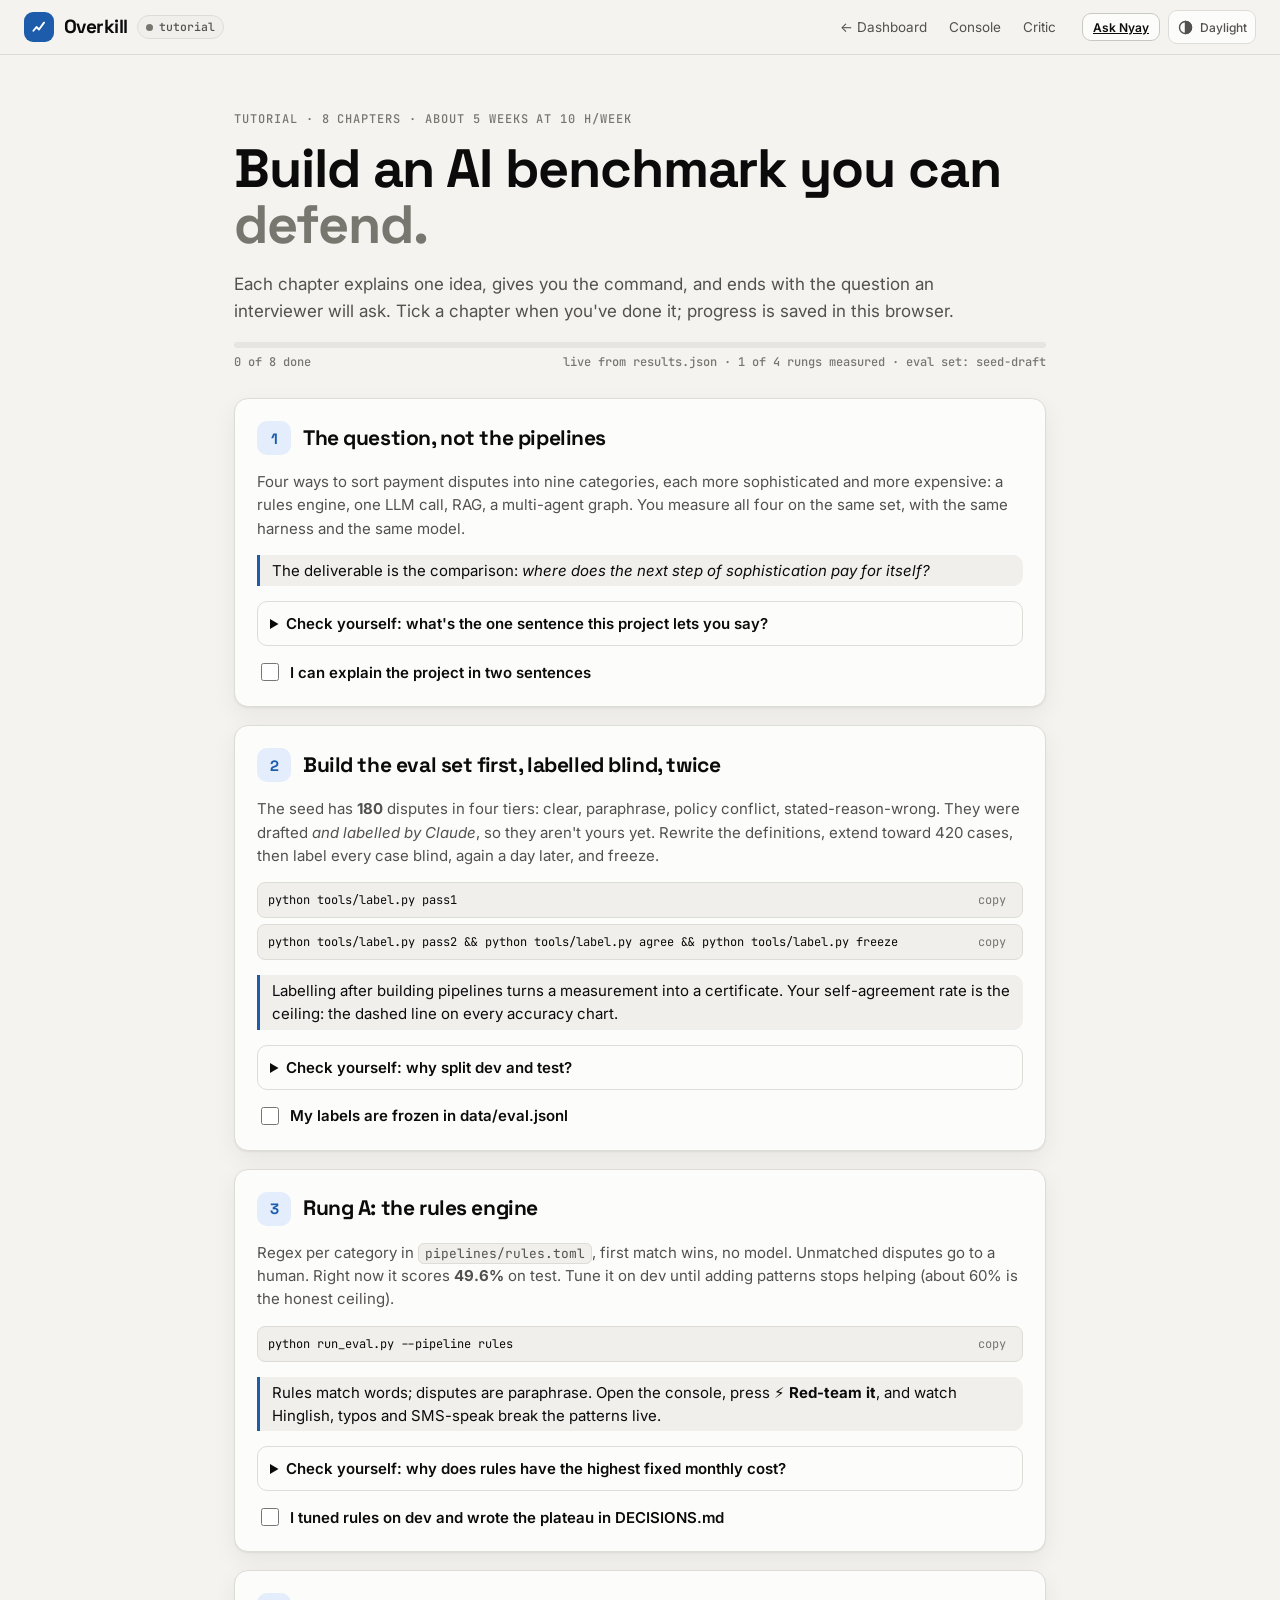
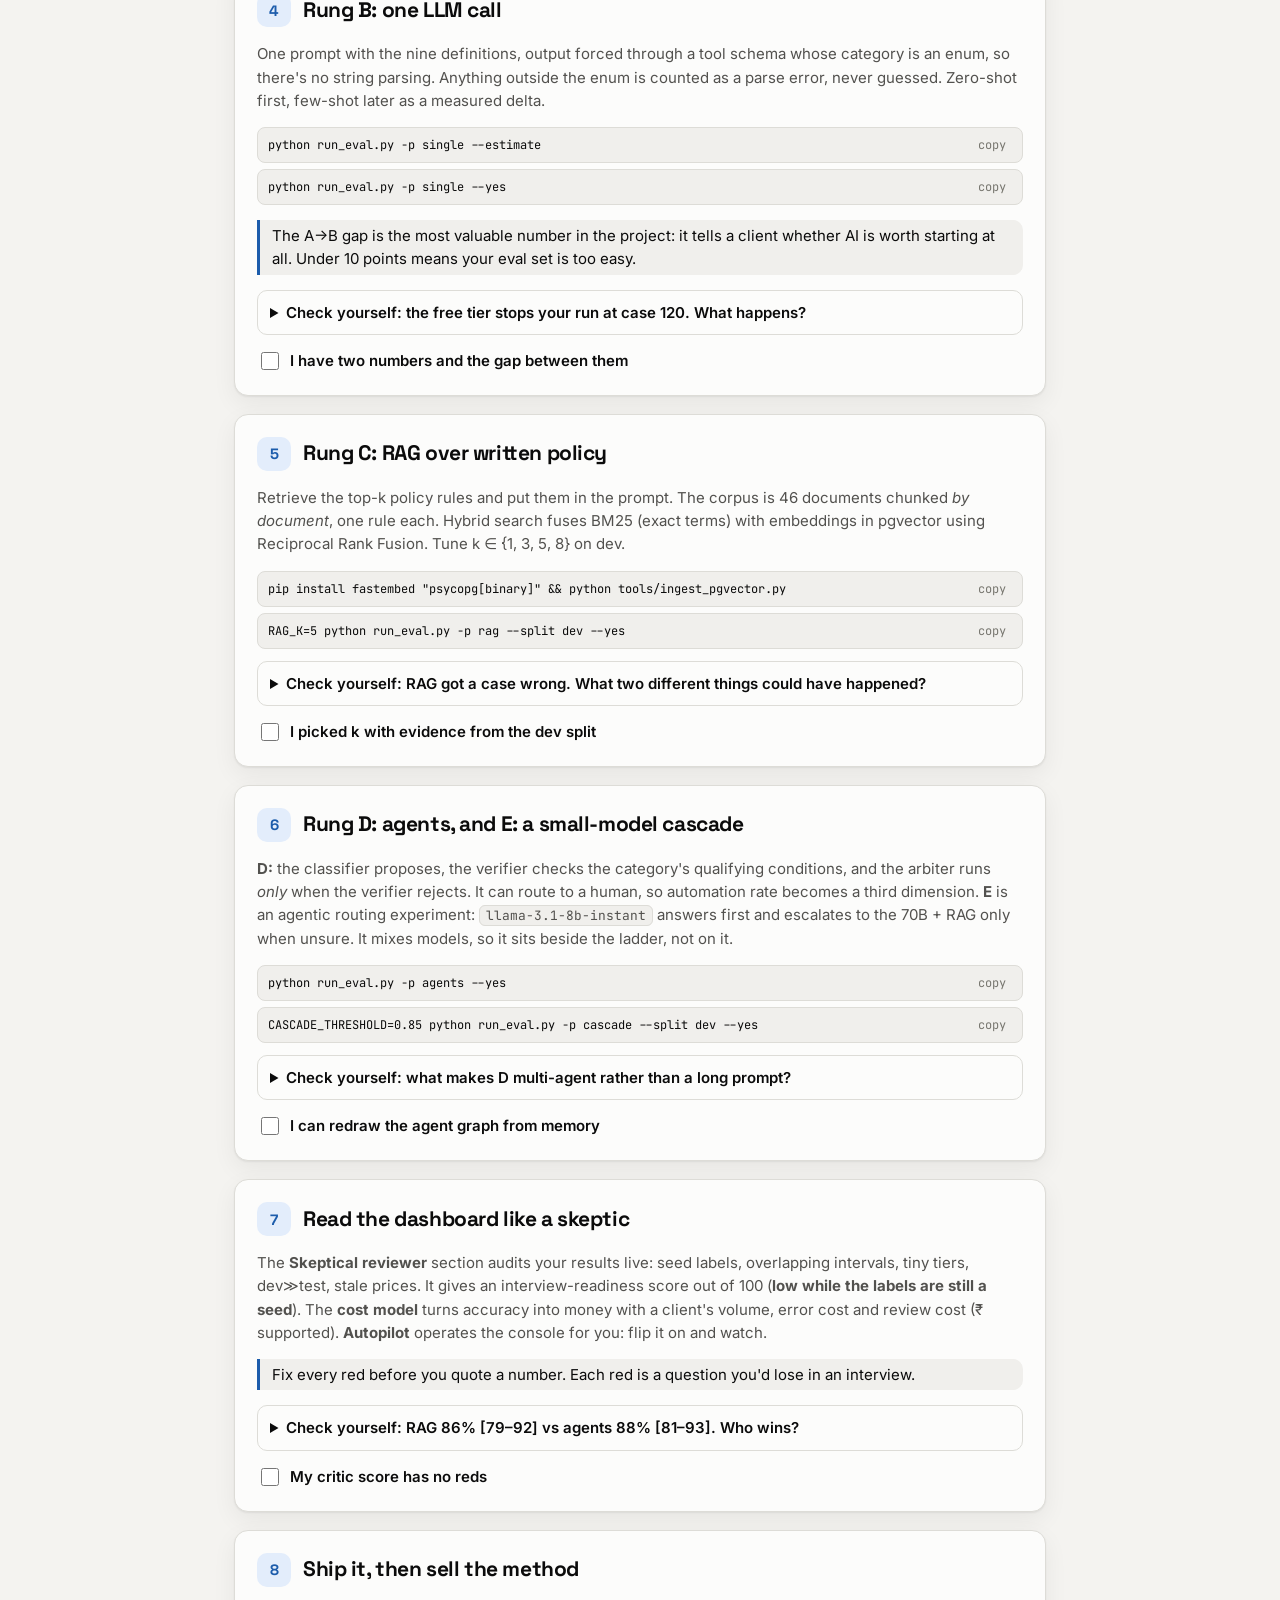
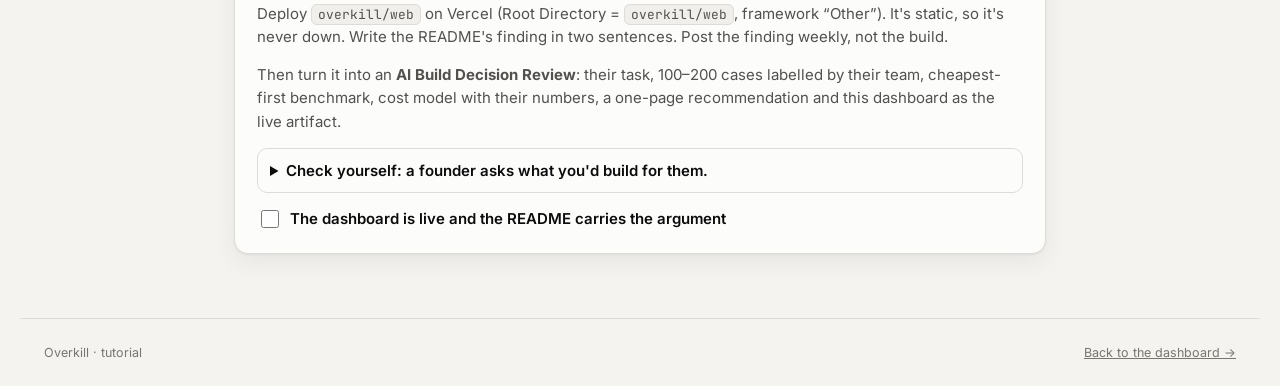
==== commit 40cbebf7: "Overkill v0.3: Nyay copilot, AI Build Decision Review offer, deploy-ready - Nyay (in-browser, $0, no" ====
--- a/overkill/web/tutorial.html
+++ b/overkill/web/tutorial.html
@@ -15,7 +15,7 @@
   <header class="topbar">
     <a class="brand" href="index.html" style="text-decoration:none"><span class="logo" aria-hidden="true"><svg viewBox="0 0 32 32"><path d="M7 22l5-6 4 4 8-11" /></svg></span><span class="wordmark">Overkill</span><span class="chip keep"><span class="dot"></span>tutorial</span></a>
     <nav class="nav" aria-label="Back"><a href="index.html">← Dashboard</a><a href="index.html#ops">Console</a><a href="index.html#critic">Critic</a></nav>
-    <div class="actions"><button class="icon-btn" id="cycle" title="Next theme (T)" aria-label="Next theme"><svg viewBox="0 0 24 24"><circle cx="12" cy="12" r="8.5"/><path d="M12 3.5v17M12 3.5a8.5 8.5 0 0 1 0 17z" fill="currentColor"/></svg><span class="theme-name" id="themeName"></span></button></div>
+    <div class="actions"><a class="btn small" href="index.html#nyay">Ask Nyay</a><button class="icon-btn" id="cycle" title="Next theme (T)" aria-label="Next theme"><svg viewBox="0 0 24 24"><circle cx="12" cy="12" r="8.5"/><path d="M12 3.5v17M12 3.5a8.5 8.5 0 0 1 0 17z" fill="currentColor"/></svg><span class="theme-name" id="themeName"></span></button></div>
   </header>
 
   <main class="tut" id="main">
--- a/overkill/web/styles.css
+++ b/overkill/web/styles.css
@@ -491,3 +491,62 @@
 .chapter .check { display: flex; gap: 8px; align-items: center; margin-top: 14px; font-weight: 600; cursor: pointer; }
 .chapter .check input { width: 18px; height: 18px; accent-color: var(--good); }
 @media (max-width: 860px) { .critic { grid-template-columns: 1fr; } .critic-score { position: static; } .beyond-stats { grid-template-columns: repeat(2, 1fr); } .theme-name { display: none; } }
+
+/* ================================================================== Nyay: the in-browser copilot */
+.nyay-launch { position: fixed; left: 16px; bottom: 16px; z-index: 75; display: inline-flex; align-items: center; gap: 10px; padding: 6px 14px 6px 6px; border-radius: 999px; border: 1px solid var(--line-strong); background: var(--surface-1); color: var(--text-primary); box-shadow: var(--shadow); cursor: pointer; font: inherit; transition: transform .15s; }
+.nyay-launch:hover { transform: translateY(-2px); }
+.nyay-label { display: grid; text-align: left; line-height: 1.15; }
+.nyay-label b { font: 600 13.5px var(--font-display); }
+.nyay-label small { font: 11px var(--font-mono); color: var(--text-muted); }
+.orb { width: 38px; height: 38px; border-radius: 50%; display: grid; place-items: center; flex: none; position: relative; overflow: hidden;
+  background: conic-gradient(from 0deg, var(--p-rules), var(--accent), var(--ap), var(--p-single), var(--p-rules)); animation: orb 6s linear infinite; }
+.orb::after { content: ""; position: absolute; inset: 3px; border-radius: 50%; background: radial-gradient(circle at 35% 30%, color-mix(in srgb, var(--surface-1) 30%, transparent), var(--p-agents) 120%); }
+.orb svg { position: relative; z-index: 1; width: 20px; height: 20px; fill: none; stroke: #fff; stroke-width: 1.8; stroke-linecap: round; stroke-linejoin: round; animation: orb 6s linear infinite reverse; }
+.orb.small { width: 30px; height: 30px; } .orb.small svg { width: 16px; height: 16px; }
+@keyframes orb { to { transform: rotate(360deg); } }
+.nyay { position: fixed; left: 16px; bottom: 76px; z-index: 76; width: min(400px, calc(100vw - 32px)); height: min(600px, calc(100vh - 120px)); display: flex; flex-direction: column; background: var(--surface-1); border: 1px solid var(--line-strong); border-radius: 18px; box-shadow: var(--shadow), 0 0 0 4px var(--accent-soft); overflow: hidden; animation: rise .25s ease both; }
+.nyay[hidden] { display: none; }
+.nyay-head { display: flex; gap: 10px; align-items: center; padding: 12px; border-bottom: 1px solid var(--line); }
+.nyay-head .icon-btn { margin-left: auto; }
+.nyay-log { list-style: none; margin: 0; padding: 12px; overflow-y: auto; display: flex; flex-direction: column; gap: 10px; flex: 1; }
+.nyay-msg { max-width: 92%; padding: 10px 12px; border-radius: 14px; font-size: 13.5px; line-height: 1.5; animation: rise .25s ease both; }
+.nyay-msg.bot { background: var(--surface-2); border-top-left-radius: 4px; align-self: flex-start; }
+.nyay-msg.you { background: var(--text-primary); color: var(--surface-1); border-top-right-radius: 4px; align-self: flex-end; }
+.nyay-msg p { margin: 6px 0 0; }
+.nyay-msg details { margin-top: 6px; } .nyay-msg summary { cursor: pointer; color: var(--accent); font-size: 12.5px; }
+.nyay-list { margin: 6px 0 0; padding-left: 18px; display: grid; gap: 4px; }
+.nyay-list .badge { width: 18px; height: 18px; font-size: 10px; border-radius: 5px; display: inline-grid; vertical-align: -3px; }
+.nyay-msg .badge { width: 18px; height: 18px; font-size: 10px; border-radius: 5px; display: inline-grid; vertical-align: -3px; }
+.nyay-acts { display: flex; flex-wrap: wrap; gap: 6px; margin-top: 8px; }
+.nyay-acts a.btn { text-decoration: none; }
+.nyay-chips { display: flex; gap: 6px; padding: 0 12px 8px; overflow-x: auto; scrollbar-width: none; }
+.chip-btn { flex: none; border: 1px solid var(--line-strong); background: var(--surface-1); color: var(--text-secondary); border-radius: 999px; padding: 5px 10px; font: 500 12px var(--font-body); cursor: pointer; white-space: nowrap; }
+.chip-btn:hover { color: var(--text-primary); border-color: var(--accent); }
+.nyay-form { display: flex; gap: 8px; padding: 10px 12px 12px; border-top: 1px solid var(--line); }
+.nyay-form .input { flex: 1; min-width: 0; }
+.dots { display: inline-flex; gap: 4px; padding: 2px 0; }
+.dots i { width: 6px; height: 6px; border-radius: 50%; background: var(--text-muted); animation: dot 1s infinite ease-in-out; }
+.dots i:nth-child(2) { animation-delay: .15s; } .dots i:nth-child(3) { animation-delay: .3s; }
+@keyframes dot { 0%, 80%, 100% { opacity: .25; transform: translateY(0); } 40% { opacity: 1; transform: translateY(-3px); } }
+body.autopilot .nyay-launch, body.autopilot .nyay { display: none; }
+@media (max-width: 620px) {
+  .nyay { left: 8px; right: 8px; width: auto; bottom: 70px; height: calc(100vh - 90px); }
+  .nyay-label small { display: none; }
+}
+
+/* ================================================================== the offer */
+.hire-wrap { max-width: 1240px; margin: 48px auto 0; padding: 0 24px; }
+.hire { display: grid; grid-template-columns: minmax(0, 1.1fr) minmax(0, 1fr); gap: 24px 32px; padding: 28px; background: linear-gradient(135deg, var(--surface-1), color-mix(in srgb, var(--accent) 7%, var(--surface-1))); }
+.hire h2 { font-size: clamp(24px, 3vw, 34px); line-height: 1.1; }
+.hire .lede { font-size: 15.5px; }
+.for-chips { display: flex; flex-wrap: wrap; gap: 6px; margin-top: 14px; }
+.for-chips .chip { white-space: normal; font-family: var(--font-body); font-size: 12px; }
+.deliverables { margin: 0; padding: 0; list-style: none; counter-reset: d; display: grid; gap: 10px; }
+.deliverables li { counter-increment: d; display: grid; grid-template-columns: 30px 1fr; gap: 2px 10px; padding: 10px 12px; border: 1px solid var(--line); border-radius: 12px; background: var(--surface-1); }
+.deliverables li::before { content: counter(d); grid-row: span 2; width: 26px; height: 26px; border-radius: 8px; display: grid; place-items: center; background: var(--accent-soft); color: var(--accent); font: 700 13px var(--font-display); }
+.deliverables span { font-size: 13px; color: var(--text-secondary); }
+.hire-cta { grid-column: 1 / -1; display: grid; grid-template-columns: 1fr auto; gap: 8px 20px; align-items: center; padding-top: 16px; border-top: 1px solid var(--line); }
+.hire-btns { display: flex; gap: 8px; flex-wrap: wrap; }
+.hire-btns a { text-decoration: none; }
+.hire-cta .footnote { grid-column: 1 / -1; }
+@media (max-width: 860px) { .hire { grid-template-columns: 1fr; padding: 20px; } .hire-cta { grid-template-columns: 1fr; } .hire-wrap { padding: 0 16px; } }
